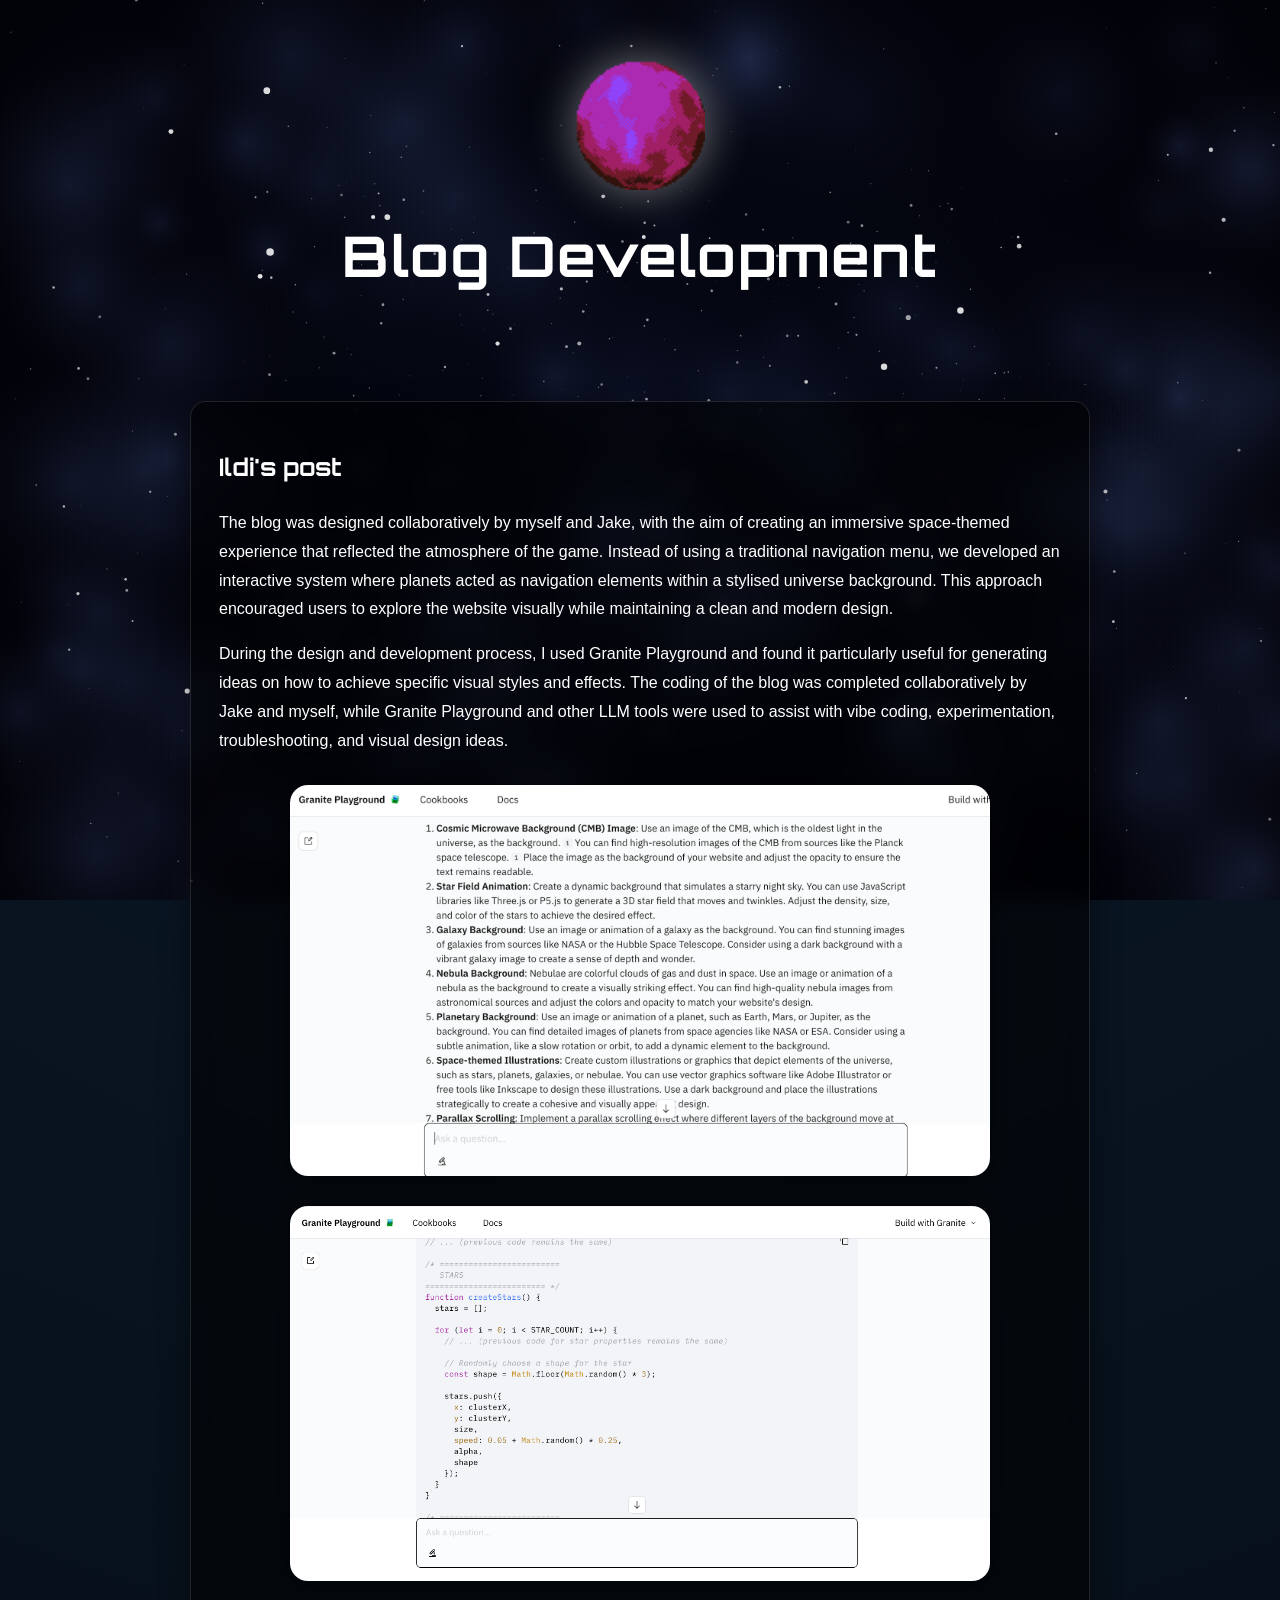
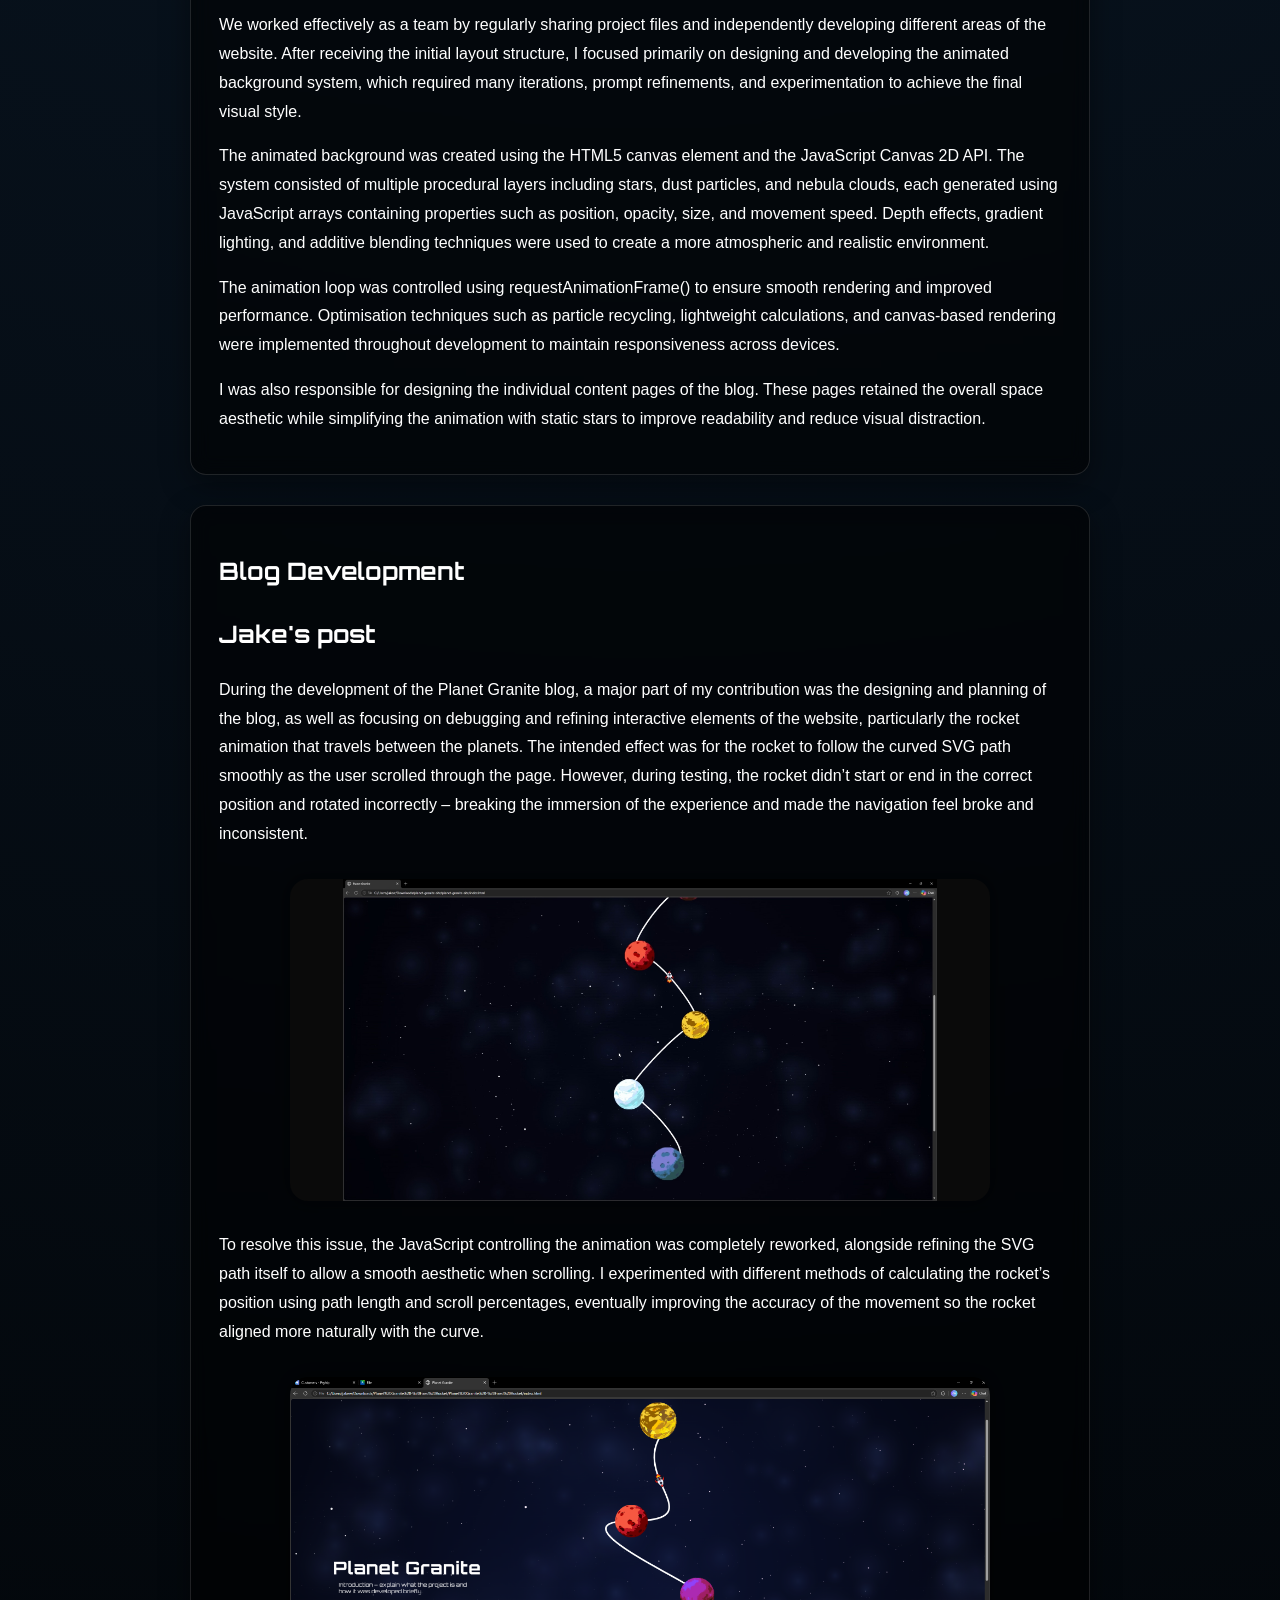
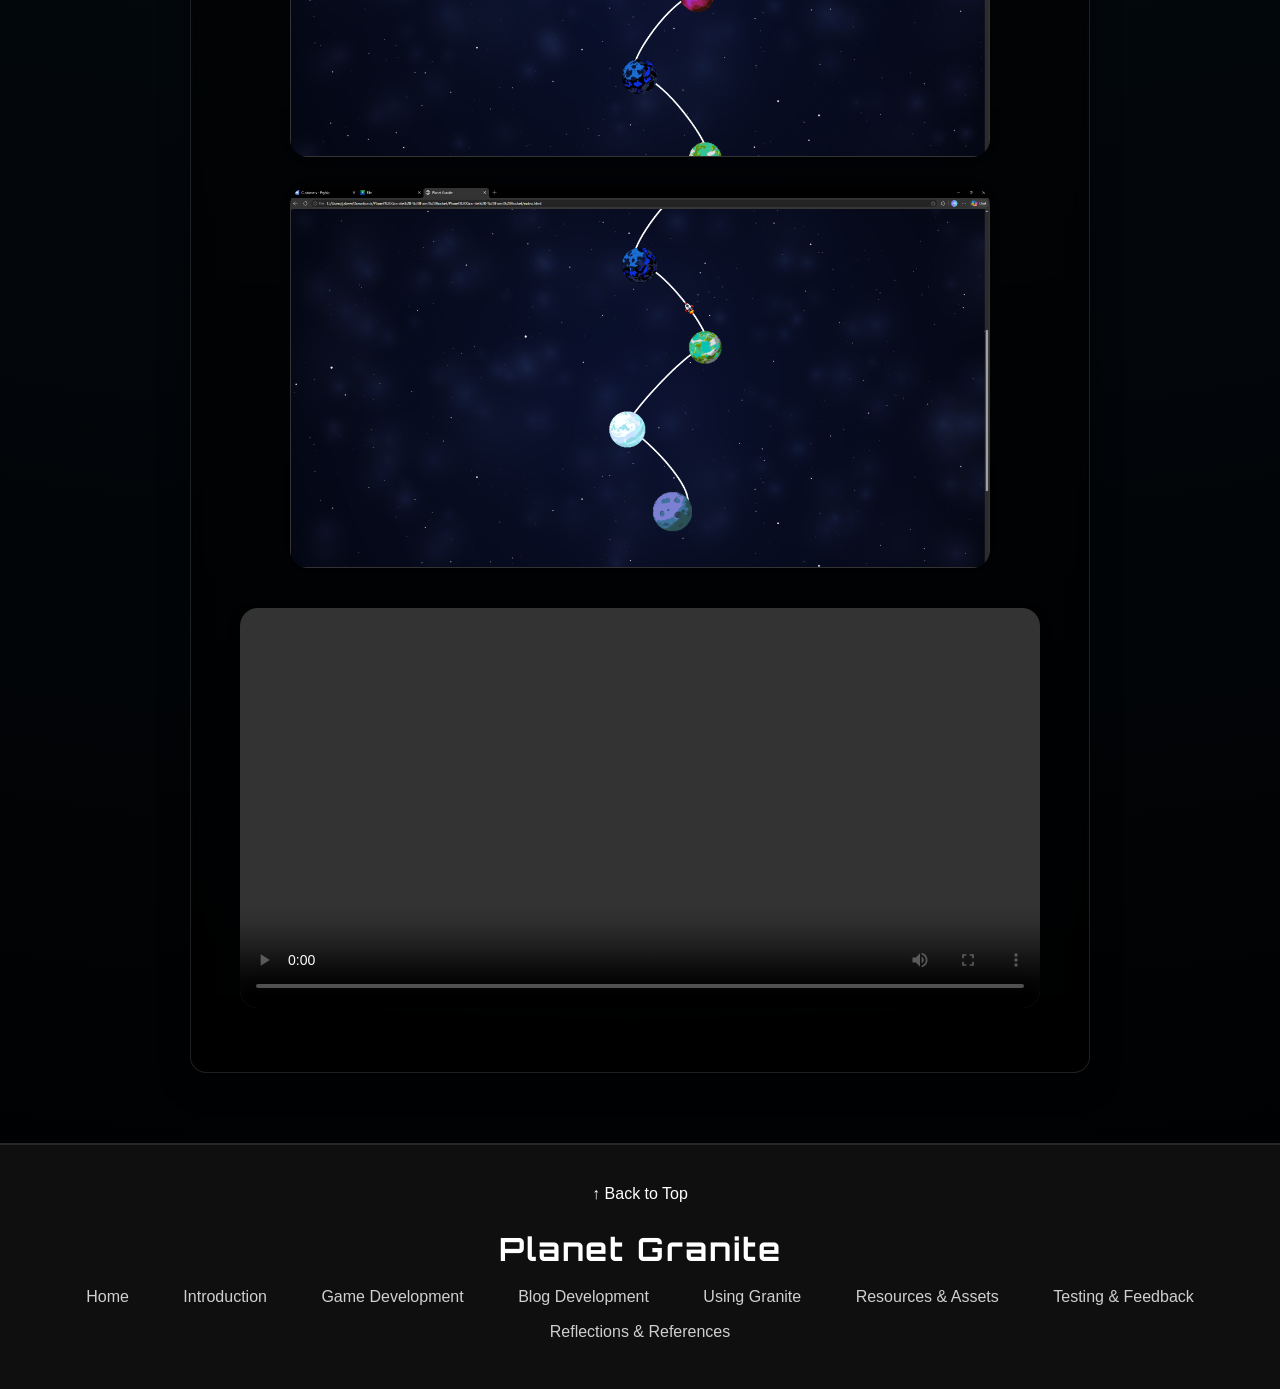
==== blog-development.html @ 7ea185ba "Push" ====
<!DOCTYPE html>
<html lang="en">

<head>

  <meta charset="UTF-8">
  <meta name="viewport" content="width=device-width, initial-scale=1.0">

  <title>Planet Granite - Assets & Blog Development</title>

  <link rel="stylesheet" href="styles.css">
  <link rel="stylesheet" href="root-styles.css">

  <link href="https://fonts.googleapis.com/css2?family=Orbitron:wght@400;700&display=swap" rel="stylesheet">

</head>


<body class="page-content-layout">

  <!-- STARFIELD BACKGROUND -->
  <canvas id="starfield"></canvas>


  <!-- HERO -->

  <header class="page-header">
    <img class="page-planet" src="assets/redpurple-planet-gif.gif" alt="">
    <h1>Blog Development</h1>
  </header>




  <!-- MAIN CONTENT -->
  <main class="page-content">

    
    <section class="text-block">

      <h2>Ildi's post</h2>

      <p>
        The blog was designed collaboratively by myself and Jake, with the aim of creating an immersive space-themed experience that reflected the atmosphere of the game. Instead of using a traditional navigation menu, we developed an interactive system where planets acted as navigation elements within a stylised universe background. This approach encouraged users to explore the website visually while maintaining a clean and modern design.
      </p>

      <p>
        During the design and development process, I used Granite Playground and found it particularly useful for generating ideas on how to achieve specific visual styles and effects. The coding of the blog was completed collaboratively by Jake and myself, while Granite Playground and other LLM tools were used to assist with vibe coding, experimentation, troubleshooting, and visual design ideas. 
      </p>

      <img src="assets/Ideas by Granite for background.png" alt="Alien sprite sheet" class="blog-image">

      <img src="assets/Vibe coding with Granite .png" alt="Vibe coding with Granite" class="blog-image">

      <p>
        We worked effectively as a team by regularly sharing project files and independently developing different areas of the website. After receiving the initial layout structure, I focused primarily on designing and developing the animated background system, which required many iterations, prompt refinements, and experimentation to achieve the final visual style.
      </p>

      <p>
        The animated background was created using the HTML5 canvas element and the JavaScript Canvas 2D API. The system consisted of multiple procedural layers including stars, dust particles, and nebula clouds, each generated using JavaScript arrays containing properties such as position, opacity, size, and movement speed. Depth effects, gradient lighting, and additive blending techniques were used to create a more atmospheric and realistic environment.
      </p>

      <p>
        The animation loop was controlled using requestAnimationFrame() to ensure smooth rendering and improved performance. Optimisation techniques such as particle recycling, lightweight calculations, and canvas-based rendering were implemented throughout development to maintain responsiveness across devices.
      </p>

      <p>
        I was also responsible for designing the individual content pages of the blog. These pages retained the overall space aesthetic while simplifying the animation with static stars to improve readability and reduce visual distraction.
      </p>

      
    </section>

    <!-- BLOG DEVELOPMENT -->
    <section class="text-block">

      <h2>Blog Development</h2>

      <h2>Jake's post</h2>



      <p>
        During the development of the Planet Granite blog, a major part of my contribution was the designing and
        planning of the blog, as well as focusing on debugging and refining interactive elements of the website,
        particularly the rocket animation that travels between the planets. The intended effect was for the rocket to
        follow the curved SVG path smoothly as the user scrolled through the page. However, during testing, the rocket
        didn’t start or end in the correct position and rotated incorrectly – breaking the immersion of the experience
        and made the navigation feel broke and inconsistent.

      </p>

      <img src="assets/blog2.png" alt="Rocket issue" class="blog-image">

      <p>
        To resolve this issue, the JavaScript controlling the animation was completely reworked, alongside refining the
        SVG path itself to allow a smooth aesthetic when scrolling. I experimented with different methods of calculating
        the rocket’s position using path length and scroll percentages, eventually improving the accuracy of the
        movement so the rocket aligned more naturally with the curve.
      </p>



      <img src="assets/blog1.png" alt="Rocket fixed" class="blog-image">

      <img src="assets/blog.png" alt="Final rocket system" class="blog-image">

      <video class="blog-video" controls>
        <source src="assets/blogvid.mp4" type="video/mp4">
      </video>

    </section>

    
  </main>


  <!-- FOOTER -->
  <footer class="footer">

    <div class="footer-content">

      <a class="toTop" href="#toTop">↑ Back to Top</a>

      <h2>Planet Granite</h2>

      <div class="footer-links">

        <a href="index.html">Home</a>
        <a href="introduction.html">Introduction</a>
        <a href="game-development.html">Game Development</a>
        <a href="blog-development.html">Blog Development</a>
        <a href="using-granite.html">Using Granite</a>
        <a href="resources-assets.html">Resources & Assets</a>
        <a href="testing-feedback.html">Testing & Feedback</a>
        <a href="reflections-references.html">Reflections & References</a>

      </div>

    </div>

  </footer>


  <!-- STATIC BACKGROUND SCRIPT -->
  <script src="starfield-static.js"></script>

</body>

</html>
---- styles.css ----
body{
  margin:0;
  overflow-x:hidden;
  font-family:Orbitron, sans-serif;
  color:white;
  background:transparent;
}

/* =========================
   STARFIELD CANVAS (REAL BACKGROUND)
========================= */

#starfield{
  position:fixed;
  inset:0;
  width:100vw;
  height:100vh;

  z-index:-1;
  pointer-events:none;

  /* IMPORTANT:
     keep this subtle only — JS provides the galaxy feel */
  background: radial-gradient(
    ellipse at center,
    #081b3a 0%,
    #050816 40%,
    #02030a 70%,
    #000000 100%
  );
}

/* =========================
   GLOBAL LAYER STACK
========================= */

.hero,
.timeline,
.footer,
#tooltip{
  position:relative;
  z-index:1;
}

/* =========================
   LANDING PAGE ONLY
========================= */

body:not(.page-content-layout) .hero{
  position:absolute;
  top:8vh;
  left:6vw;
  text-align:left;
}

.timeline{
  display:flex;
  justify-content:center;
  margin-top:40px;
  padding:0 20px;
}

svg{
  max-width:750px;
  width:100%;
  height:auto;
  display:block;
  transform: translate(110px, -60px);
}

/* =========================
   PLANETS (LANDING PAGE)
========================= */

.planet{
  cursor:pointer;
  transition:0.25s ease;
  transform-box:fill-box;
  transform-origin:center;
}

.planet:hover{
  transform:scale(1.08);
  filter:
    drop-shadow(0 0 6px rgba(255,255,255,0.6))
    drop-shadow(0 0 12px rgba(255,255,255,0.35));
}



/* =========================
   ROCKET
========================= */

#rocket{
  pointer-events:none;
  will-change:transform;
  transform-box: fill-box;
  transform-origin: center;
}

/* =========================
   TOOLTIP
========================= */

#tooltip{
  position:fixed;
  padding:10px 16px;
  border-radius:16px;
  background:rgba(0,0,0,0.6);
  font-size:18px;
  opacity:0;
  pointer-events:none;
  z-index:9999;
}

/* =========================
   PAGE SYSTEM (ALL CONTENT PAGES)
========================= */

.page-content-layout{
  display:flex;
  flex-direction:column;
  min-height:100vh;
}

/* HEADER (ALL PAGES UNIFIED) */

.page-content-layout .page-header{
  display:flex;
  justify-content:center;
  align-items:center;

  flex-direction:column;
  gap:30px;

  text-align:center;

  margin-top:60px;
  margin-bottom:40px;
}

.page-content-layout .page-header h1{
  font-size:clamp(2.2rem, 4.5vw, 3.5rem);
  margin:0;
  letter-spacing:1.5px;
}

/* PLANET ON PAGE HEADERS */

.page-content-layout .page-planet{
  width:130px;
  height:130px;
  object-fit:contain;

  filter:drop-shadow(0 0 24px rgba(255,255,255,0.45));
  transition: transform 0.3s ease, filter 0.3s ease;
}

.page-content-layout .page-planet:hover{
  transform:scale(1.08);
  filter:drop-shadow(0 0 32px rgba(120,180,255,0.55));
}

/* MAIN CONTENT */

.page-content-layout main.page-content{
  flex:1;
  width:100%;
  max-width:900px;
  margin:0 auto;
  padding:40px 20px;
}

/* TEXT BLOCKS */

.page-content-layout .text-block{
  background:rgba(0,0,0,0.55);
  border:1px solid rgba(255,255,255,0.12);
  border-radius:16px;

  padding:24px 28px;
  margin:30px 0;

  backdrop-filter:blur(10px);
  box-shadow:0 10px 30px rgba(0,0,0,0.4);
}

/* FOOTER */

.page-content-layout .footer{
  margin-top:auto;
  padding:40px 20px;
}

/* =========================
   SPACING
========================= */

.spacer{
  height:clamp(60px,10vw,120px);
}

/* =========================
   MOBILE
========================= */

@media(max-width:768px){

  body:not(.page-content-layout) .hero{
    position:relative;
    top:auto;
    left:auto;
    text-align:center;
    padding:10px 20px 0;
  }

  .timeline{
    margin-top:-50px;
    padding:0 10px 40px;
  }

  svg{
    max-width:95%;
    transform:none;
    margin:0 auto;
  }

  #tooltip{
    display:none;
  }

  .page-content-layout .page-planet{
    width:105px;
    height:105px;
  }
}

/* =========================
   BACK TO TOP
========================= */

.toTop{
  cursor:pointer;
}

/* ALWAYS VISIBLE PLANET LABELS */
.planet-label{
 fill:white;
 text-anchor:middle;
 pointer-events:none;
 filter:drop-shadow(0 0 10px rgb(0, 0, 0));
 border:1px solid rgba(255,255,255,0.12);
}

@media(max-width:768px){
 .planet-label{font-size:16px;}
}



.blog-image {
  width: 100%;
  max-width: 700px;

  height: auto;

  display: block;

  margin: 30px auto;

  border-radius: 18px;

  box-shadow: 0 0 20px rgba(0,0,0,0.45);
}

.blog-video {
  width: 100%;
  max-width: 800px;

  display: block;

  margin: 40px auto;

  border-radius: 18px;

  box-shadow: 0 0 25px rgba(0,0,0,0.45);
}
---- root-styles.css ----
body {
  margin: 0;
  background: radial-gradient(circle at top, #0b1a2a, #000);

  /* readable default font */
  font-family: Arial, sans-serif;

  scroll-behavior: smooth;
  color: white;
}

/* =========================
   GLOBAL HEADINGS
========================= */

h1,
h2,
h3 {
  font-family: 'Orbitron', sans-serif;
}


.planet-label {
  font-family: 'Orbitron', sans-serif;
  background: rgba(0, 0, 0, 0.78);
  border: 1px solid rgba(255,255,255,0.14);
  color: white;
  font-family: 'Orbitron', sans-serif;
  box-shadow:
    0 0 12px rgba(0,0,0,0.55),
    0 0 22px rgba(255,255,255,0.05);
  backdrop-filter: blur(6px);
}

/* =========================
   HERO SECTION
========================= */

.hero {
  height: 100vh;
  display: flex;
  align-items: center;
  justify-content: center;
  text-align: center;
  color: white;
}

.hero-content h1 {
  font-size: 4rem;
  letter-spacing: 2px;
  margin-bottom: 10px;
}

.hero-content p {
  font-family: Arial, sans-serif;

  font-size: 1.2rem;
  opacity: 0.85;
  max-width: 500px;
  margin: auto;
  line-height: 1.6;
}



.hero-content {
  transform: translate(-20px, -40px);
}

/* =========================
   SCROLL INDICATOR
========================= */

.scroll-indicator {
  position: absolute;
  bottom: 30px;
  font-size: 2rem;
  animation: bounce 1.5s infinite;
}

@keyframes bounce {
  0%, 100% {
    transform: translateY(0);
  }

  50% {
    transform: translateY(10px);
  }
}

/* =========================
   TIMELINE
========================= */

.timeline {
  position: relative;
  display: flex;
  justify-content: center;
  padding: 60px 20px;
}

svg {
  width: 100%;
  max-width: 750px;
  height: auto;
}

/* =========================
   PLANETS
========================= */

.planet {
  cursor: pointer;
  transition: 0.25s ease;
  transform-box: fill-box;
  transform-origin: center;
}

.planet:hover {
  transform: scale(1.08);

  filter:
    drop-shadow(0 0 6px rgba(255,255,255,0.6))
    drop-shadow(0 0 12px rgba(255,255,255,0.35));
}

/* =========================
   LABELS LAYER
========================= */

#labels-layer {
  position: absolute;
  top: 0;
  left: 0;
  width: 100%;
  height: 1500px;
  pointer-events: none;
}

/* =========================
   PLANET LABEL BOXES
========================= */

.planet-label-html {

  background: rgba(0, 0, 0, 0.78);
  border: 1px solid rgba(255,255,255,0.14);
  color: white;
  font-family: 'Orbitron', sans-serif;
  font-size: 14px;
  box-shadow:
    0 0 12px rgba(0,0,0,0.55),
    0 0 22px rgba(255,255,255,0.05);
  backdrop-filter: blur(6px);
  transform: translate(-50%, 0);
}

/* =========================
   TOOLTIP
========================= */

#tooltip {
  position: fixed;

  padding: 10px 16px;
  border-radius: 16px;

  background: rgba(0,0,0,0.6);

  font-size: 18px;

  opacity: 0;
  pointer-events: none;

  z-index: 9999;
}

/* =========================
   PAGE CONTENT LAYOUT
========================= */

.page-content-layout {
  display: flex;
  flex-direction: column;
  min-height: 100vh;
}

/* =========================
   PAGE HEADERS
========================= */

.page-header {
  text-align: center;
  margin-top: 60px;
  margin-bottom: 40px;
}

.page-header h1 {
  font-family: 'Orbitron', sans-serif;

  font-size: clamp(2.4rem, 5vw, 4rem);

  letter-spacing: 2px;
  margin-bottom: 20px;
}

/* =========================
   PAGE PLANETS
========================= */

.page-planet {
  width: 130px;
  height: 130px;
  object-fit: contain;

  filter: drop-shadow(0 0 24px rgba(255,255,255,0.45));

  transition:
    transform 0.3s ease,
    filter 0.3s ease;
}

.page-planet:hover {
  transform: scale(1.08);

  filter: drop-shadow(0 0 32px rgba(120,180,255,0.55));
}

/* =========================
   MAIN CONTENT
========================= */

.page-content {
  flex: 1;

  width: 100%;
  max-width: 900px;

  margin: 0 auto;

  padding: 40px 20px;

  line-height: 1.8;
}

/* =========================
   TEXT BLOCKS
========================= */

.text-block {
  background: rgba(0,0,0,0.55);

  border: 1px solid rgba(255,255,255,0.12);

  border-radius: 18px;

  padding: 24px 28px;

  margin: 30px 0;

  backdrop-filter: blur(10px);

  box-shadow: 0 10px 30px rgba(0,0,0,0.4);
}

/* =========================
   FOOTER
========================= */

.footer {
  background: #0f0f0f;

  color: white;

  padding: 60px 20px;

  text-align: center;

  border-top: 2px solid rgba(255,255,255,0.1);
}

.footer-content {
  margin: auto;
}

.footer h2 {
  font-size: 2rem;

  margin-bottom: 10px;

  letter-spacing: 2px;
}

.footer-desc {
  font-family: Arial, sans-serif;

  opacity: 0.75;

  margin-bottom: 50px;

  line-height: 1.6;
}

/* =========================
   FOOTER LINKS
========================= */

.footer-links a {
  font-family: Arial, sans-serif;

  color: white;

  margin: 0px 25px;

  line-height: 35px;

  text-decoration: none;

  opacity: 0.8;

  transition: 0.3s;
}

.footer-links a:hover {
  opacity: 1;

  text-shadow: 0 0 8px white;
}

/* =========================
   BACK TO TOP
========================= */

.toTop {
  font-family: Arial, sans-serif;

  margin: 25px;

  color: white;

  text-decoration: none;
}

/* =========================
   SPACING
========================= */

.spacer {
  height: clamp(60px, 10vw, 120px);
}

/* =========================
   MOBILE
========================= */

@media (max-width: 768px) {

  .hero {
    padding: 40px 20px;
  }

  .hero-content h1 {
    font-size: 2.6rem;
  }

  .hero-content p {
    font-size: 1rem;
    padding: 0 10px;
  }

  .timeline {
    padding: 20px 10px 60px;
  }

  svg {
    max-width: 95%;
  }

  .footer-links a {
    display: inline-block;
    margin: 10px;
  }

  .planet-label-html {
    font-size: 12px;
    padding: 6px 10px;
  }

  .page-planet {
    width: 105px;
    height: 105px;
  }

  #tooltip {
    display: none;
  }
}
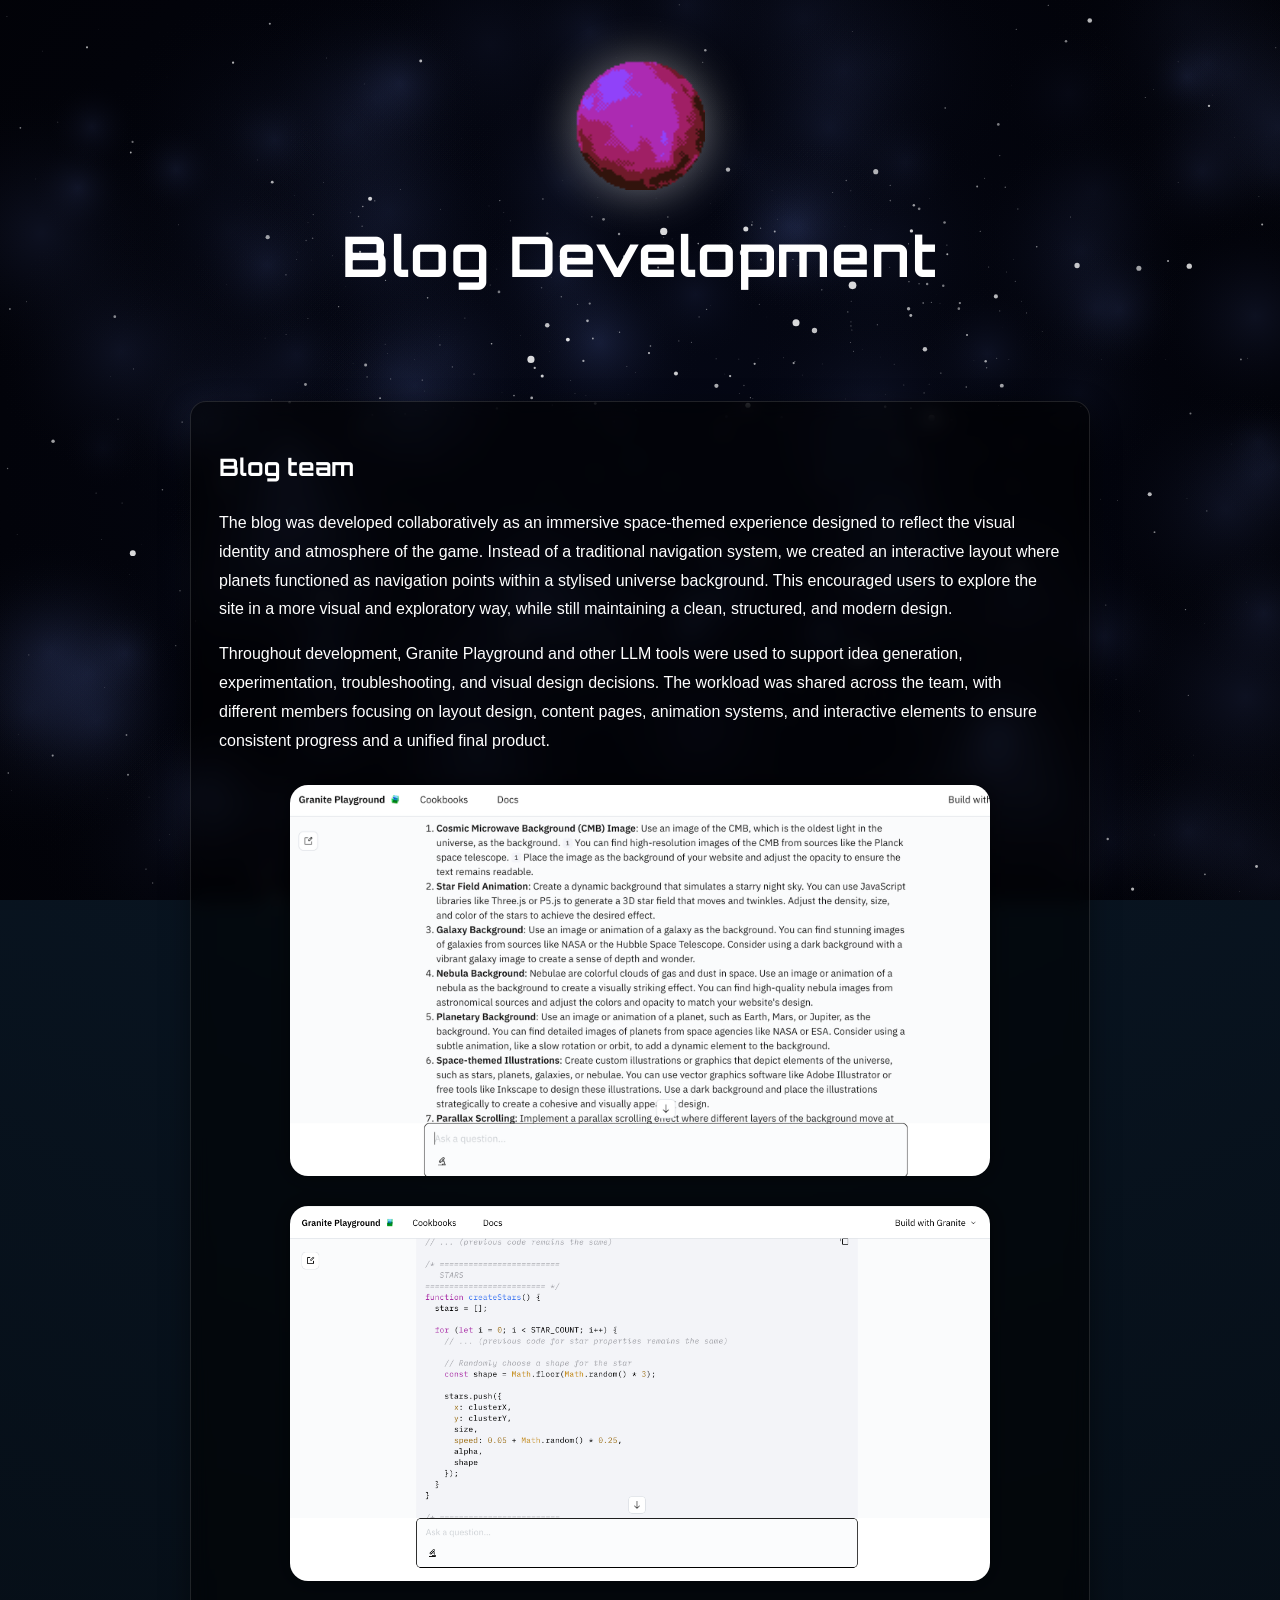
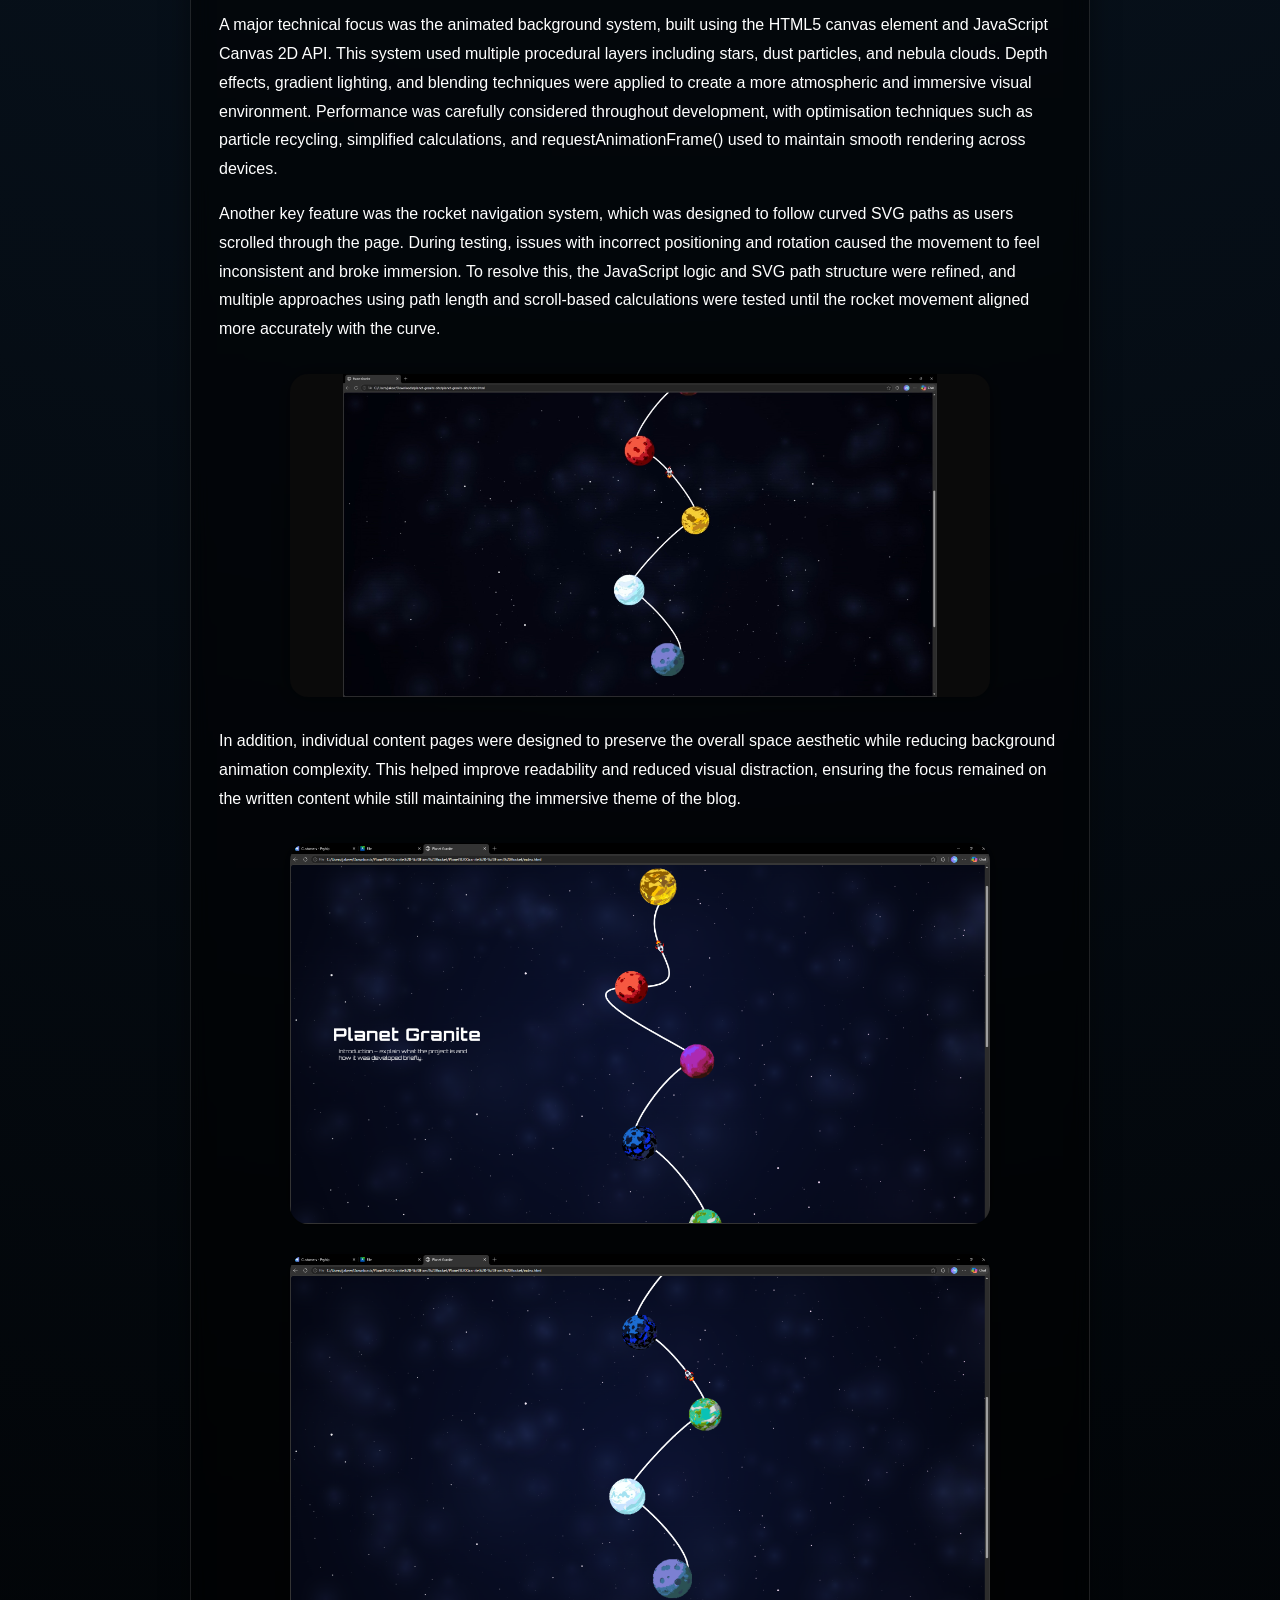
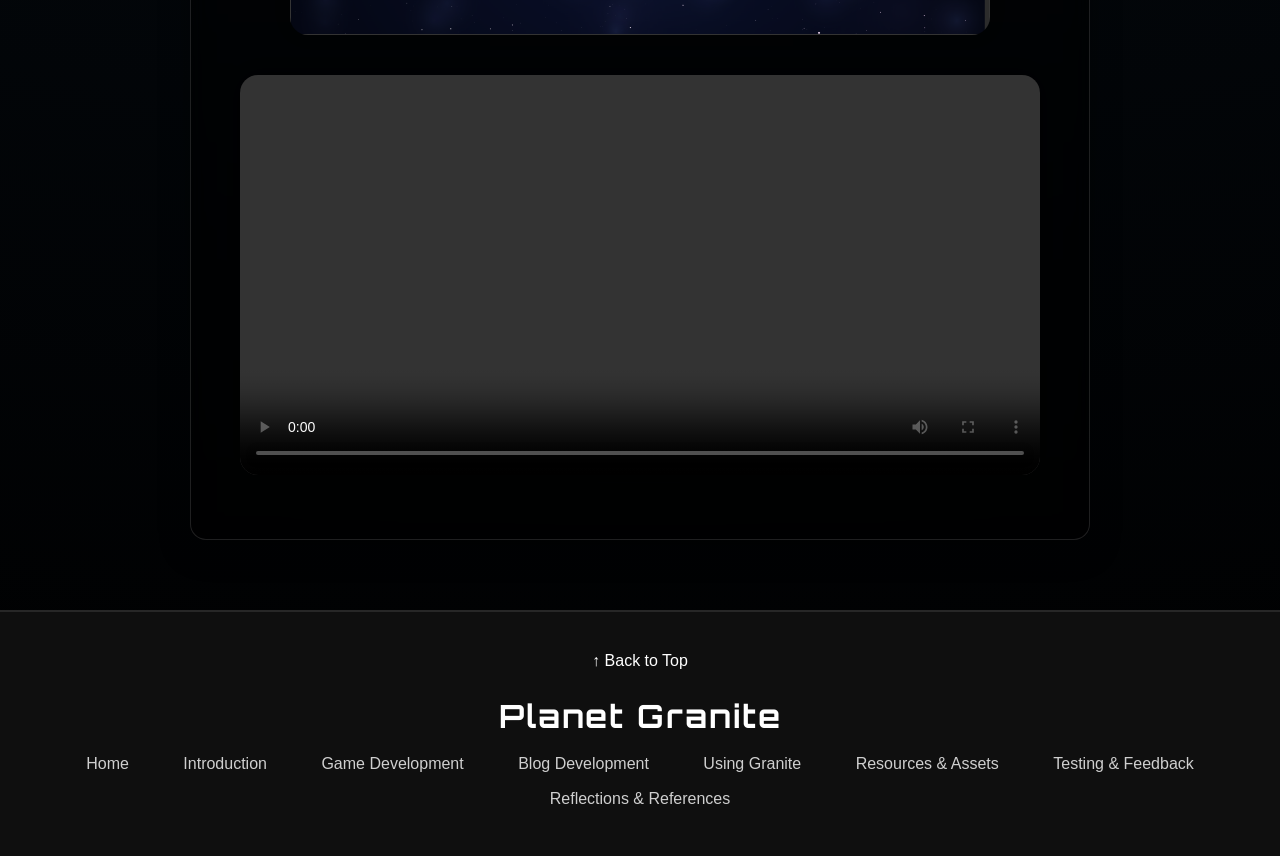
==== commit 5cb57d5d: "FINAL ACTUAL PUSH" ====
--- a/blog-development.html
+++ b/blog-development.html
@@ -35,17 +35,23 @@
   <!-- MAIN CONTENT -->
   <main class="page-content">
 
-    
+
     <section class="text-block">
 
-      <h2>Ildi's post</h2>
+      <h2>Blog team</h2>
 
       <p>
-        The blog was designed collaboratively by myself and Jake, with the aim of creating an immersive space-themed experience that reflected the atmosphere of the game. Instead of using a traditional navigation menu, we developed an interactive system where planets acted as navigation elements within a stylised universe background. This approach encouraged users to explore the website visually while maintaining a clean and modern design.
-      </p>
+        The blog was developed collaboratively as an immersive space-themed experience designed to reflect the visual
+        identity and atmosphere of the game. Instead of a traditional navigation system, we created an interactive
+        layout where planets functioned as navigation points within a stylised universe background. This encouraged
+        users to explore the site in a more visual and exploratory way, while still maintaining a clean, structured, and
+        modern design.
 
       <p>
-        During the design and development process, I used Granite Playground and found it particularly useful for generating ideas on how to achieve specific visual styles and effects. The coding of the blog was completed collaboratively by Jake and myself, while Granite Playground and other LLM tools were used to assist with vibe coding, experimentation, troubleshooting, and visual design ideas. 
+        Throughout development, Granite Playground and other LLM tools were used to support idea generation,
+        experimentation, troubleshooting, and visual design decisions. The workload was shared across the team, with
+        different members focusing on layout design, content pages, animation systems, and interactive elements to
+        ensure consistent progress and a unified final product.
       </p>
 
       <img src="assets/Ideas by Granite for background.png" alt="Alien sprite sheet" class="blog-image">
@@ -53,53 +59,29 @@
       <img src="assets/Vibe coding with Granite .png" alt="Vibe coding with Granite" class="blog-image">
 
       <p>
-        We worked effectively as a team by regularly sharing project files and independently developing different areas of the website. After receiving the initial layout structure, I focused primarily on designing and developing the animated background system, which required many iterations, prompt refinements, and experimentation to achieve the final visual style.
+        A major technical focus was the animated background system, built using the HTML5 canvas element and JavaScript
+        Canvas 2D API. This system used multiple procedural layers including stars, dust particles, and nebula clouds.
+        Depth effects, gradient lighting, and blending techniques were applied to create a more atmospheric and
+        immersive visual environment. Performance was carefully considered throughout development, with optimisation
+        techniques such as particle recycling, simplified calculations, and requestAnimationFrame() used to maintain
+        smooth rendering across devices.
       </p>
 
       <p>
-        The animated background was created using the HTML5 canvas element and the JavaScript Canvas 2D API. The system consisted of multiple procedural layers including stars, dust particles, and nebula clouds, each generated using JavaScript arrays containing properties such as position, opacity, size, and movement speed. Depth effects, gradient lighting, and additive blending techniques were used to create a more atmospheric and realistic environment.
-      </p>
-
-      <p>
-        The animation loop was controlled using requestAnimationFrame() to ensure smooth rendering and improved performance. Optimisation techniques such as particle recycling, lightweight calculations, and canvas-based rendering were implemented throughout development to maintain responsiveness across devices.
-      </p>
-
-      <p>
-        I was also responsible for designing the individual content pages of the blog. These pages retained the overall space aesthetic while simplifying the animation with static stars to improve readability and reduce visual distraction.
-      </p>
-
-      
-    </section>
-
-    <!-- BLOG DEVELOPMENT -->
-    <section class="text-block">
-
-      <h2>Blog Development</h2>
-
-      <h2>Jake's post</h2>
-
-
-
-      <p>
-        During the development of the Planet Granite blog, a major part of my contribution was the designing and
-        planning of the blog, as well as focusing on debugging and refining interactive elements of the website,
-        particularly the rocket animation that travels between the planets. The intended effect was for the rocket to
-        follow the curved SVG path smoothly as the user scrolled through the page. However, during testing, the rocket
-        didn’t start or end in the correct position and rotated incorrectly – breaking the immersion of the experience
-        and made the navigation feel broke and inconsistent.
-
+        Another key feature was the rocket navigation system, which was designed to follow curved SVG paths as users
+        scrolled through the page. During testing, issues with incorrect positioning and rotation caused the movement to
+        feel inconsistent and broke immersion. To resolve this, the JavaScript logic and SVG path structure were
+        refined, and multiple approaches using path length and scroll-based calculations were tested until the rocket
+        movement aligned more accurately with the curve.
       </p>
 
       <img src="assets/blog2.png" alt="Rocket issue" class="blog-image">
 
       <p>
-        To resolve this issue, the JavaScript controlling the animation was completely reworked, alongside refining the
-        SVG path itself to allow a smooth aesthetic when scrolling. I experimented with different methods of calculating
-        the rocket’s position using path length and scroll percentages, eventually improving the accuracy of the
-        movement so the rocket aligned more naturally with the curve.
+        In addition, individual content pages were designed to preserve the overall space aesthetic while reducing
+        background animation complexity. This helped improve readability and reduced visual distraction, ensuring the
+        focus remained on the written content while still maintaining the immersive theme of the blog.
       </p>
-
-
 
       <img src="assets/blog1.png" alt="Rocket fixed" class="blog-image">
 
@@ -111,7 +93,7 @@
 
     </section>
 
-    
+
   </main>
 
 
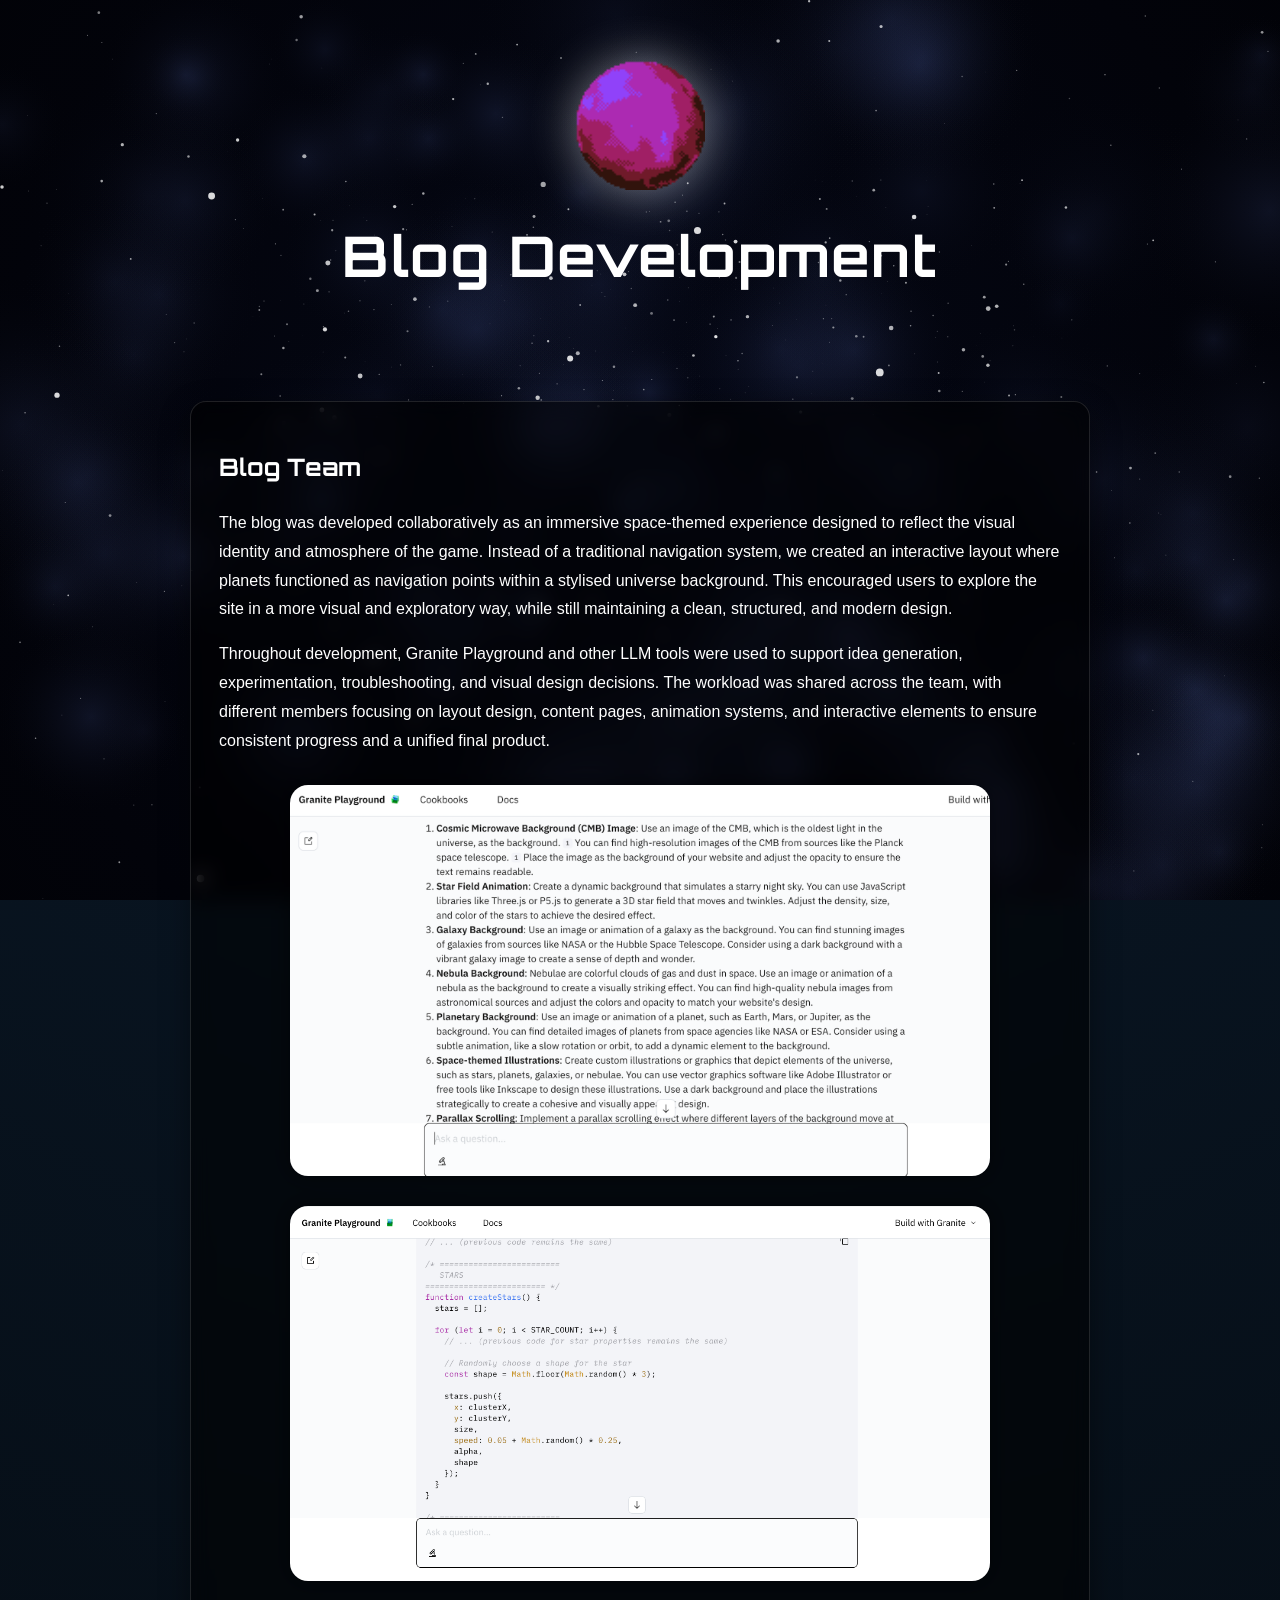
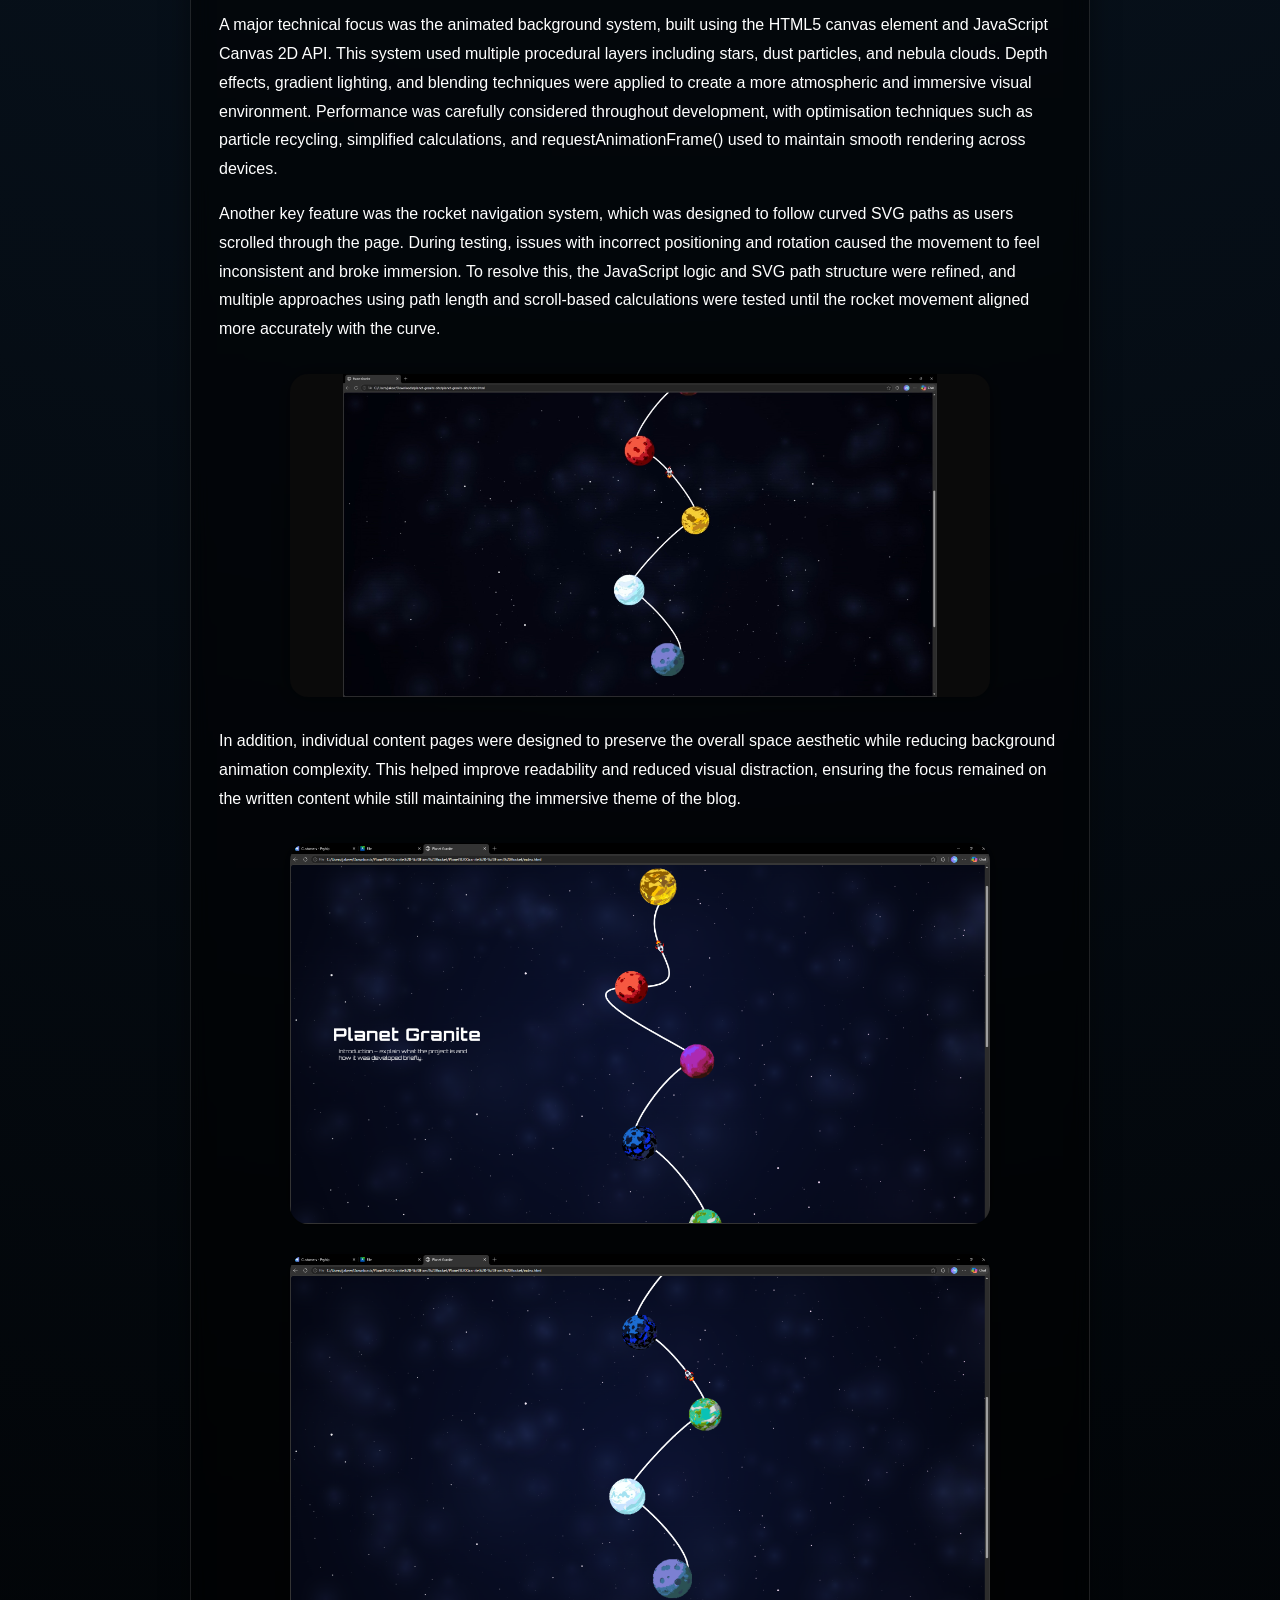
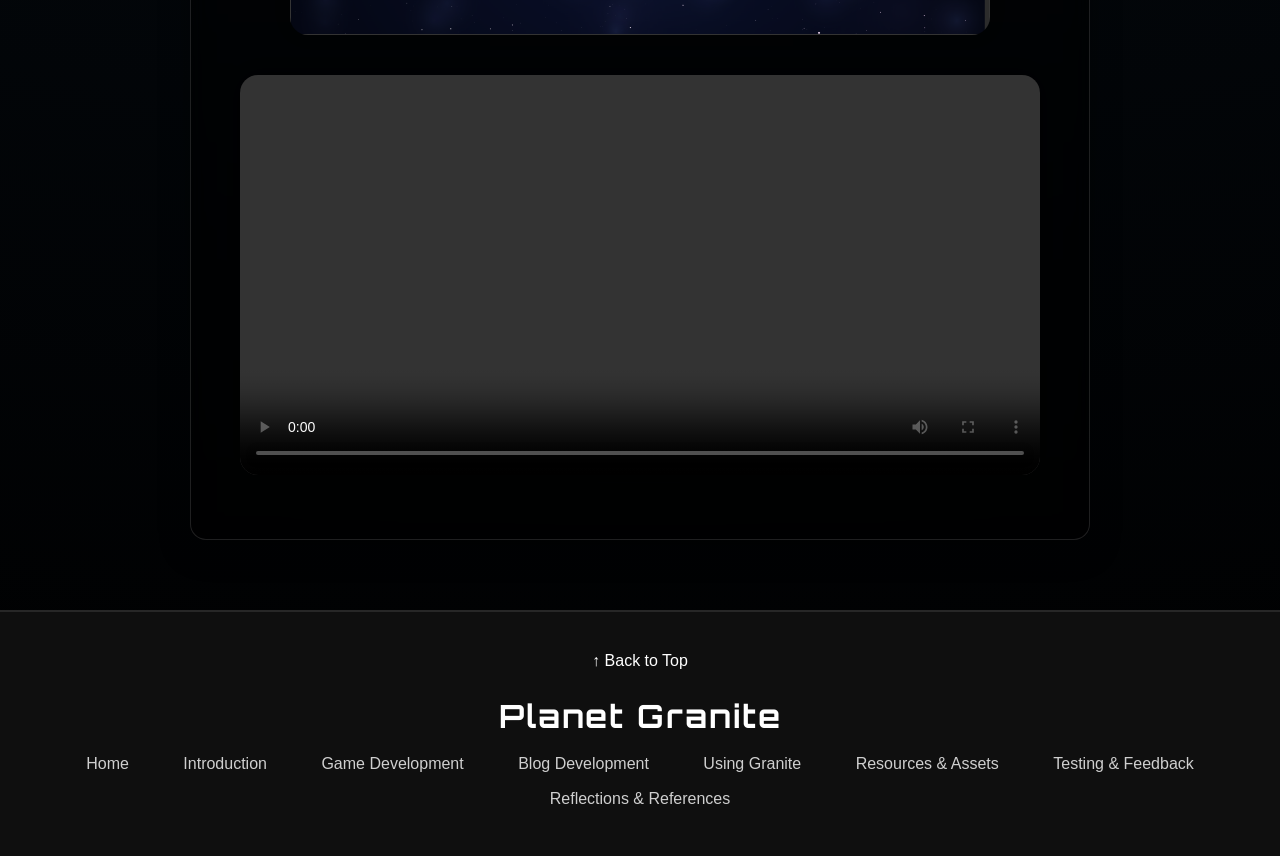
==== commit c57902c5: "Swapped Files" ====
--- a/blog-development.html
+++ b/blog-development.html
@@ -38,7 +38,7 @@
 
     <section class="text-block">
 
-      <h2>Blog team</h2>
+      <h2>Blog Team</h2>
 
       <p>
         The blog was developed collaboratively as an immersive space-themed experience designed to reflect the visual
